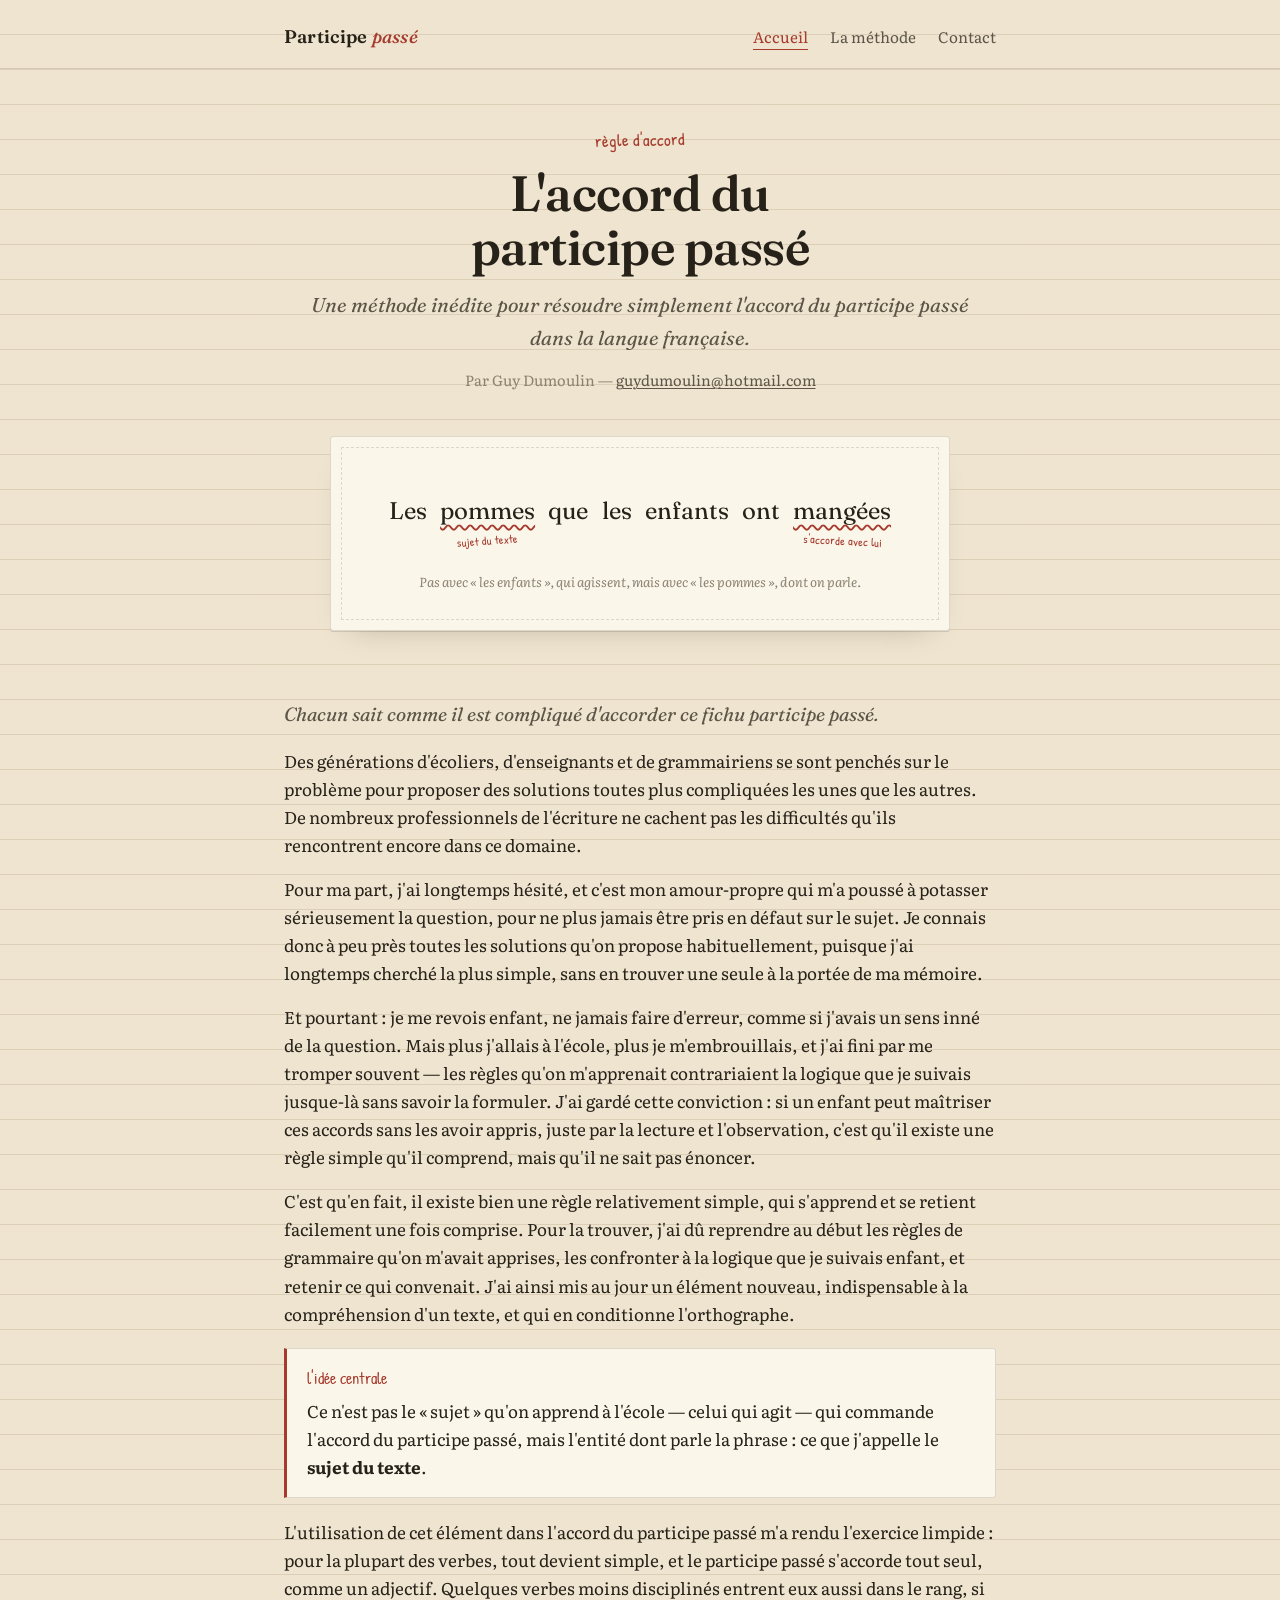
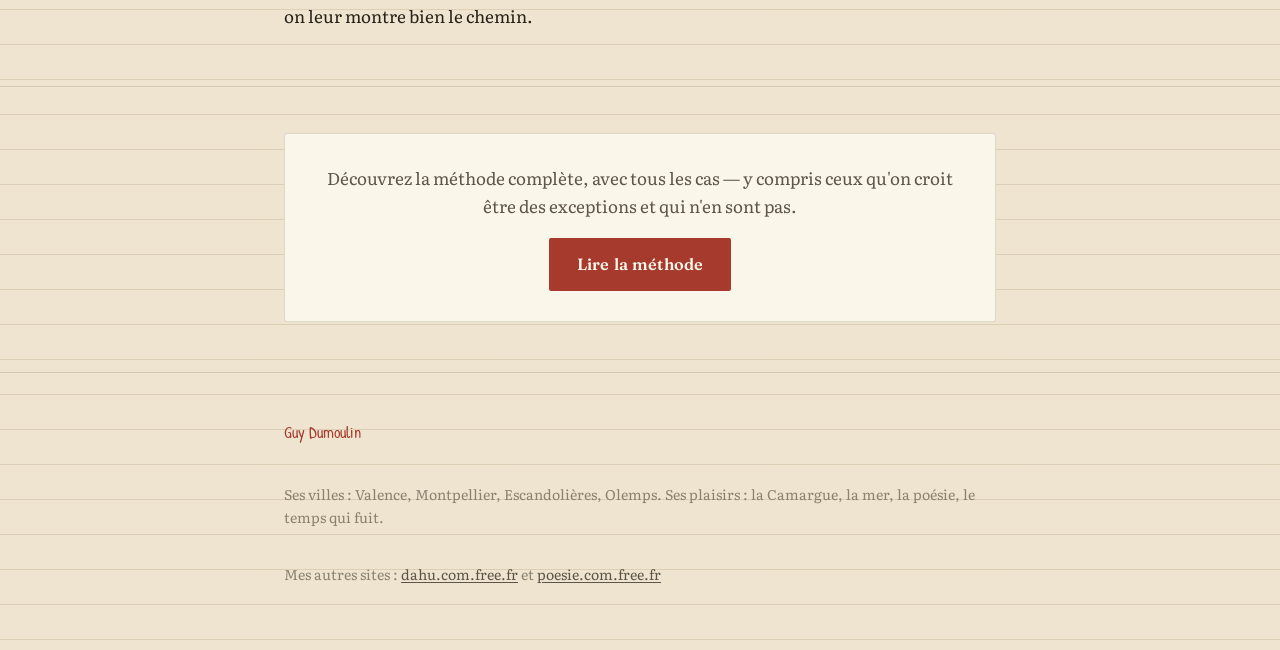
==== index.html @ 4a3315a0 "Add files via upload" ====
<!DOCTYPE html>
<html lang="fr">
<head>
<meta charset="UTF-8">
<meta name="viewport" content="width=device-width, initial-scale=1">
<title>Participe passé : accord du participe passé, méthode</title>
<meta name="description" content="Participe passé : une méthode simple et infaillible pour l'accord du participe passé, avec le verbe être, avoir, verbe pronominal, suivi d'un infinitif... à étudier sans effort.">
<meta name="keywords" content="participe passé, participe, passé, verbe, accord, sujet, être, avoir, complément, objet, direct, placé, avant, après, français, grammaire, infinitif, pronominal, pronominaux, réfléchi, guy, dumoulin">
<meta name="author" content="Guy Dumoulin">
<meta name="reply-to" content="guydumoulin@hotmail.com">
<meta name="robots" content="index, follow">
<link rel="stylesheet" href="style.css">
</head>
<body>

<header class="site-header">
  <div class="wrap">
    <a class="brand" href="index.html">Participe <em>passé</em></a>
    <nav class="site-nav">
      <a href="index.html" class="active">Accueil</a>
      <a href="methode.html">La méthode</a>
      <a href="mailto:guydumoulin@hotmail.com">Contact</a>
    </nav>
  </div>
</header>

<main>

  <section class="hero">
    <div class="wrap">
      <span class="eyebrow">règle d'accord</span>
      <h1 class="title">L'accord du<br>participe passé</h1>
      <p class="subtitle">Une méthode inédite pour résoudre simplement l'accord du participe passé dans la langue française.</p>
      <p class="byline">Par Guy Dumoulin — <a href="mailto:guydumoulin@hotmail.com">guydumoulin@hotmail.com</a></p>

      <div class="annotated">
        <p class="sentence-annotated">
          <span class="w"><span class="word">Les</span></span>
          <span class="w"><span class="word key">pommes</span><span class="note tilt-l">sujet du texte</span></span>
          <span class="w"><span class="word">que</span></span>
          <span class="w"><span class="word">les</span></span>
          <span class="w"><span class="word">enfants</span></span>
          <span class="w"><span class="word">ont</span></span>
          <span class="w"><span class="word key">mangées</span><span class="note tilt-r">s'accorde avec lui</span></span>
        </p>
        <p class="caption">Pas avec « les enfants », qui agissent, mais avec « les pommes », dont on parle.</p>
      </div>
    </div>
  </section>

  <section class="section">
    <div class="wrap">
      <p class="lede">Chacun sait comme il est compliqué d'accorder ce fichu participe passé.</p>

      <p>Des générations d'écoliers, d'enseignants et de grammairiens se sont penchés sur le problème pour proposer des solutions toutes plus compliquées les unes que les autres. De nombreux professionnels de l'écriture ne cachent pas les difficultés qu'ils rencontrent encore dans ce domaine.</p>

      <p>Pour ma part, j'ai longtemps hésité, et c'est mon amour-propre qui m'a poussé à potasser sérieusement la question, pour ne plus jamais être pris en défaut sur le sujet. Je connais donc à peu près toutes les solutions qu'on propose habituellement, puisque j'ai longtemps cherché la plus simple, sans en trouver une seule à la portée de ma mémoire.</p>

      <p>Et pourtant : je me revois enfant, ne jamais faire d'erreur, comme si j'avais un sens inné de la question. Mais plus j'allais à l'école, plus je m'embrouillais, et j'ai fini par me tromper souvent — les règles qu'on m'apprenait contrariaient la logique que je suivais jusque-là sans savoir la formuler. J'ai gardé cette conviction : si un enfant peut maîtriser ces accords sans les avoir appris, juste par la lecture et l'observation, c'est qu'il existe une règle simple qu'il comprend, mais qu'il ne sait pas énoncer.</p>

      <p>C'est qu'en fait, il existe bien une règle relativement simple, qui s'apprend et se retient facilement une fois comprise. Pour la trouver, j'ai dû reprendre au début les règles de grammaire qu'on m'avait apprises, les confronter à la logique que je suivais enfant, et retenir ce qui convenait. J'ai ainsi mis au jour un élément nouveau, indispensable à la compréhension d'un texte, et qui en conditionne l'orthographe.</p>

      <div class="callout">
        <p class="label">l'idée centrale</p>
        <p>Ce n'est pas le « sujet » qu'on apprend à l'école — celui qui agit — qui commande l'accord du participe passé, mais l'entité dont parle la phrase : ce que j'appelle le <strong>sujet du texte</strong>.</p>
      </div>

      <p>L'utilisation de cet élément dans l'accord du participe passé m'a rendu l'exercice limpide : pour la plupart des verbes, tout devient simple, et le participe passé s'accorde tout seul, comme un adjectif. Quelques verbes moins disciplinés entrent eux aussi dans le rang, si on leur montre bien le chemin.</p>
    </div>
  </section>

  <section class="section">
    <div class="wrap">
      <div class="cta-card">
        <p>Découvrez la méthode complète, avec tous les cas — y compris ceux qu'on croit être des exceptions et qui n'en sont pas.</p>
        <a class="btn" href="methode.html">Lire la méthode</a>
      </div>
    </div>
  </section>

</main>

<footer class="site-footer">
  <div class="wrap">
    <p class="sig">Guy Dumoulin</p>
    <p>Ses villes : Valence, Montpellier, Escandolières, Olemps. Ses plaisirs : la Camargue, la mer, la poésie, le temps qui fuit.</p>
    <p>Mes autres sites : <a href="http://dahu.com.free.fr" target="_blank" rel="noopener">dahu.com.free.fr</a> et <a href="http://poesie.com.free.fr" target="_blank" rel="noopener">poesie.com.free.fr</a></p>
  </div>
</footer>

</body>
</html>
---- style.css ----
@import url('https://fonts.googleapis.com/css2?family=Fraunces:ital,opsz,wght@0,9..144,300;0,9..144,500;0,9..144,600;0,9..144,700;1,9..144,500;1,9..144,600&family=Literata:ital,wght@0,400;0,500;0,600;1,400;1,500&family=Patrick+Hand&display=swap');

:root{
  --paper: #efe4cf;
  --paper-deep: #e6d7b8;
  --card: #fbf6ea;
  --rule: rgba(120,96,54,0.16);
  --ink: #262119;
  --ink-soft: #5c5548;
  --ink-faint: #8a8271;
  --red: #a53a2d;
  --red-soft: #c65943;
  --border: rgba(38,33,25,0.14);
  --max: 760px;
}

*{ box-sizing: border-box; }

html{ scroll-behavior: smooth; }

body{
  margin:0;
  background:
    repeating-linear-gradient(
      to bottom,
      transparent 0,
      transparent 34px,
      var(--rule) 34px,
      var(--rule) 35px
    ),
    var(--paper);
  color: var(--ink);
  font-family: 'Literata', Georgia, serif;
  font-size: 17px;
  line-height: 1.65;
  -webkit-font-smoothing: antialiased;
}

a{ color: var(--red); text-decoration-thickness: 1px; text-underline-offset: 2px; }
a:hover{ color: var(--red-soft); }

.wrap{
  max-width: var(--max);
  margin: 0 auto;
  padding: 0 24px;
}

/* ---------- Header ---------- */

.site-header{
  padding: 22px 0 0;
  border-bottom: 1px solid var(--border);
}
.site-header .wrap{
  display:flex;
  align-items:center;
  justify-content:space-between;
  padding-bottom: 16px;
  flex-wrap: wrap;
  gap: 10px;
}
.brand{
  font-family:'Fraunces', serif;
  font-weight: 600;
  font-size: 1.15rem;
  color: var(--ink);
  text-decoration:none;
  letter-spacing: 0.01em;
}
.brand em{
  font-style: italic;
  color: var(--red);
  font-weight: 500;
}
.site-nav{ display:flex; gap: 22px; font-size: 0.95rem; }
.site-nav a{ color: var(--ink-soft); text-decoration:none; border-bottom: 1px solid transparent; }
.site-nav a:hover, .site-nav a.active{ color: var(--red); border-bottom-color: var(--red); }

/* ---------- Hero ---------- */

.hero{ padding: 56px 0 20px; text-align:center; }
.eyebrow{
  font-family:'Patrick Hand', cursive;
  color: var(--red);
  font-size: 1.05rem;
  transform: rotate(-1deg);
  display:inline-block;
  margin-bottom: 6px;
}
h1.title{
  font-family:'Fraunces', serif;
  font-weight: 600;
  font-size: clamp(2.1rem, 5vw, 3.1rem);
  line-height: 1.08;
  margin: 6px 0 14px;
  letter-spacing: -0.01em;
}
.subtitle{
  font-family:'Fraunces', serif;
  font-style: italic;
  font-weight: 400;
  color: var(--ink-soft);
  font-size: 1.25rem;
  max-width: 34em;
  margin: 0 auto 8px;
}
.byline{
  color: var(--ink-faint);
  font-size: 0.92rem;
  margin-top: 14px;
}
.byline a{ color: var(--ink-soft); }

/* ---------- Signature: annotated sentence ---------- */

.annotated{
  margin: 44px auto 8px;
  max-width: 620px;
  background: var(--card);
  border: 1px solid var(--border);
  border-radius: 3px;
  box-shadow: 0 1px 0 var(--border), 0 14px 30px -22px rgba(38,33,25,0.35);
  padding: 34px 28px 24px;
  position: relative;
}
.annotated::before{
  content:"";
  position:absolute;
  top:10px; left:10px; right:10px; bottom:10px;
  border: 1px dashed var(--border);
  pointer-events:none;
}
.sentence-annotated{
  display:flex;
  flex-wrap:wrap;
  justify-content:center;
  align-items:flex-start;
  gap: 0.4em 0.55em;
  font-family:'Fraunces', serif;
  font-size: 1.5rem;
  line-height: 1.3;
}
.sentence-annotated .w{
  display:flex;
  flex-direction:column;
  align-items:center;
  min-width: 0.6em;
}
.sentence-annotated .word{ white-space: nowrap; }
.sentence-annotated .word.key{
  text-decoration: underline wavy var(--red);
  text-decoration-thickness: 2px;
  text-underline-offset: 5px;
}
.sentence-annotated .note{
  font-family:'Patrick Hand', cursive;
  color: var(--red);
  font-size: 0.72rem;
  line-height: 1.1;
  margin-top: 8px;
  white-space: nowrap;
}
.sentence-annotated .note.tilt-l{ transform: rotate(-4deg); }
.sentence-annotated .note.tilt-r{ transform: rotate(3deg); }
.annotated .caption{
  text-align:center;
  color: var(--ink-faint);
  font-size: 0.82rem;
  margin-top: 22px;
  font-style: italic;
}

/* ---------- Sections / prose ---------- */

.section{ padding: 40px 0; }
.section + .section{ border-top: 1px solid var(--border); }
.section h2{
  font-family:'Fraunces', serif;
  font-weight: 600;
  font-size: 1.5rem;
  margin: 0 0 18px;
}
.section h3{
  font-family:'Fraunces', serif;
  font-weight: 600;
  font-size: 1.15rem;
  margin: 30px 0 10px;
  color: var(--ink);
}
.section p{ margin: 0 0 16px; color: var(--ink); }
.section p.lede{
  font-family:'Fraunces', serif;
  font-style: italic;
  font-size: 1.2rem;
  color: var(--ink-soft);
}
.quote{
  font-family:'Fraunces', serif;
  font-style: italic;
  font-size: 1.1rem;
  color: var(--ink);
  border-left: 3px solid var(--red);
  padding: 4px 0 4px 20px;
  margin: 20px 0;
}
.su{
  text-decoration: underline wavy var(--red);
  text-decoration-thickness: 2px;
  text-underline-offset: 4px;
  font-style: normal;
}

/* ---------- CTA ---------- */

.cta-card{
  margin: 6px 0 10px;
  background: var(--card);
  border: 1px solid var(--border);
  border-radius: 3px;
  padding: 30px 28px;
  text-align:center;
}
.cta-card p{ color: var(--ink-soft); margin-bottom: 18px; }
.btn{
  display:inline-block;
  font-family:'Fraunces', serif;
  font-weight: 600;
  font-size: 1.02rem;
  color: var(--card);
  background: var(--red);
  padding: 13px 28px;
  border-radius: 2px;
  text-decoration:none;
  letter-spacing: 0.01em;
  transition: background .15s ease, transform .15s ease;
}
.btn:hover{ background: var(--red-soft); color: var(--card); transform: translateY(-1px); }
.btn.ghost{
  background: transparent;
  color: var(--red);
  border: 1px solid var(--red);
}
.btn.ghost:hover{ background: rgba(165,58,45,0.06); }

/* ---------- Footer ---------- */

.site-footer{
  border-top: 1px solid var(--border);
  padding: 30px 0 50px;
  color: var(--ink-faint);
  font-size: 0.88rem;
}
.site-footer .wrap{ display:flex; flex-direction:column; gap: 6px; }
.site-footer a{ color: var(--ink-soft); }
.site-footer .sig{ font-family:'Patrick Hand', cursive; color: var(--red); font-size: 1rem; }

/* ---------- Method page specifics ---------- */

.toc{
  background: var(--card);
  border: 1px solid var(--border);
  border-radius: 3px;
  padding: 20px 24px;
  margin: 30px 0 10px;
}
.toc p.toc-label{
  font-family:'Patrick Hand', cursive;
  color: var(--red);
  margin: 0 0 8px;
  font-size: 1.05rem;
}
.toc ol{ margin:0; padding-left: 1.2em; columns: 1; }
.toc li{ margin-bottom: 5px; font-size: 0.95rem; }
.toc a{ text-decoration:none; }
.toc a:hover{ text-decoration:underline; }

table.rule-table{
  width:100%;
  border-collapse: collapse;
  margin: 20px 0 26px;
  font-size: 0.95rem;
  background: var(--card);
  border: 1px solid var(--border);
}
table.rule-table th, table.rule-table td{
  padding: 10px 12px;
  border-bottom: 1px solid var(--border);
  text-align:left;
  vertical-align: top;
}
table.rule-table th{
  font-family:'Fraunces', serif;
  font-weight:600;
  background: var(--paper-deep);
}
table.rule-table td:nth-child(2){ font-style: italic; color: var(--ink-soft); }
table.rule-table td:nth-child(3){ color: var(--red); font-weight:600; }

ul.case-list{ margin: 8px 0 18px; padding-left: 1.3em; }
ul.case-list li{ margin-bottom: 6px; font-family:'Fraunces', serif; font-style: italic; }

.callout{
  background: var(--card);
  border: 1px solid var(--border);
  border-left: 3px solid var(--red);
  padding: 16px 20px;
  margin: 20px 0;
  border-radius: 0 3px 3px 0;
}
.callout p{ margin:0; }
.callout p.label{
  font-family:'Patrick Hand', cursive;
  color: var(--red);
  font-size: 1rem;
  margin-bottom: 6px;
}

.final-word{
  font-family:'Fraunces', serif;
  font-style: italic;
  font-size: 1.15rem;
  text-align:center;
  padding: 6px 0 0;
}

@media (max-width: 560px){
  .sentence-annotated{ font-size: 1.15rem; }
  .annotated{ padding: 26px 16px 18px; }
  .section{ padding: 30px 0; }
}
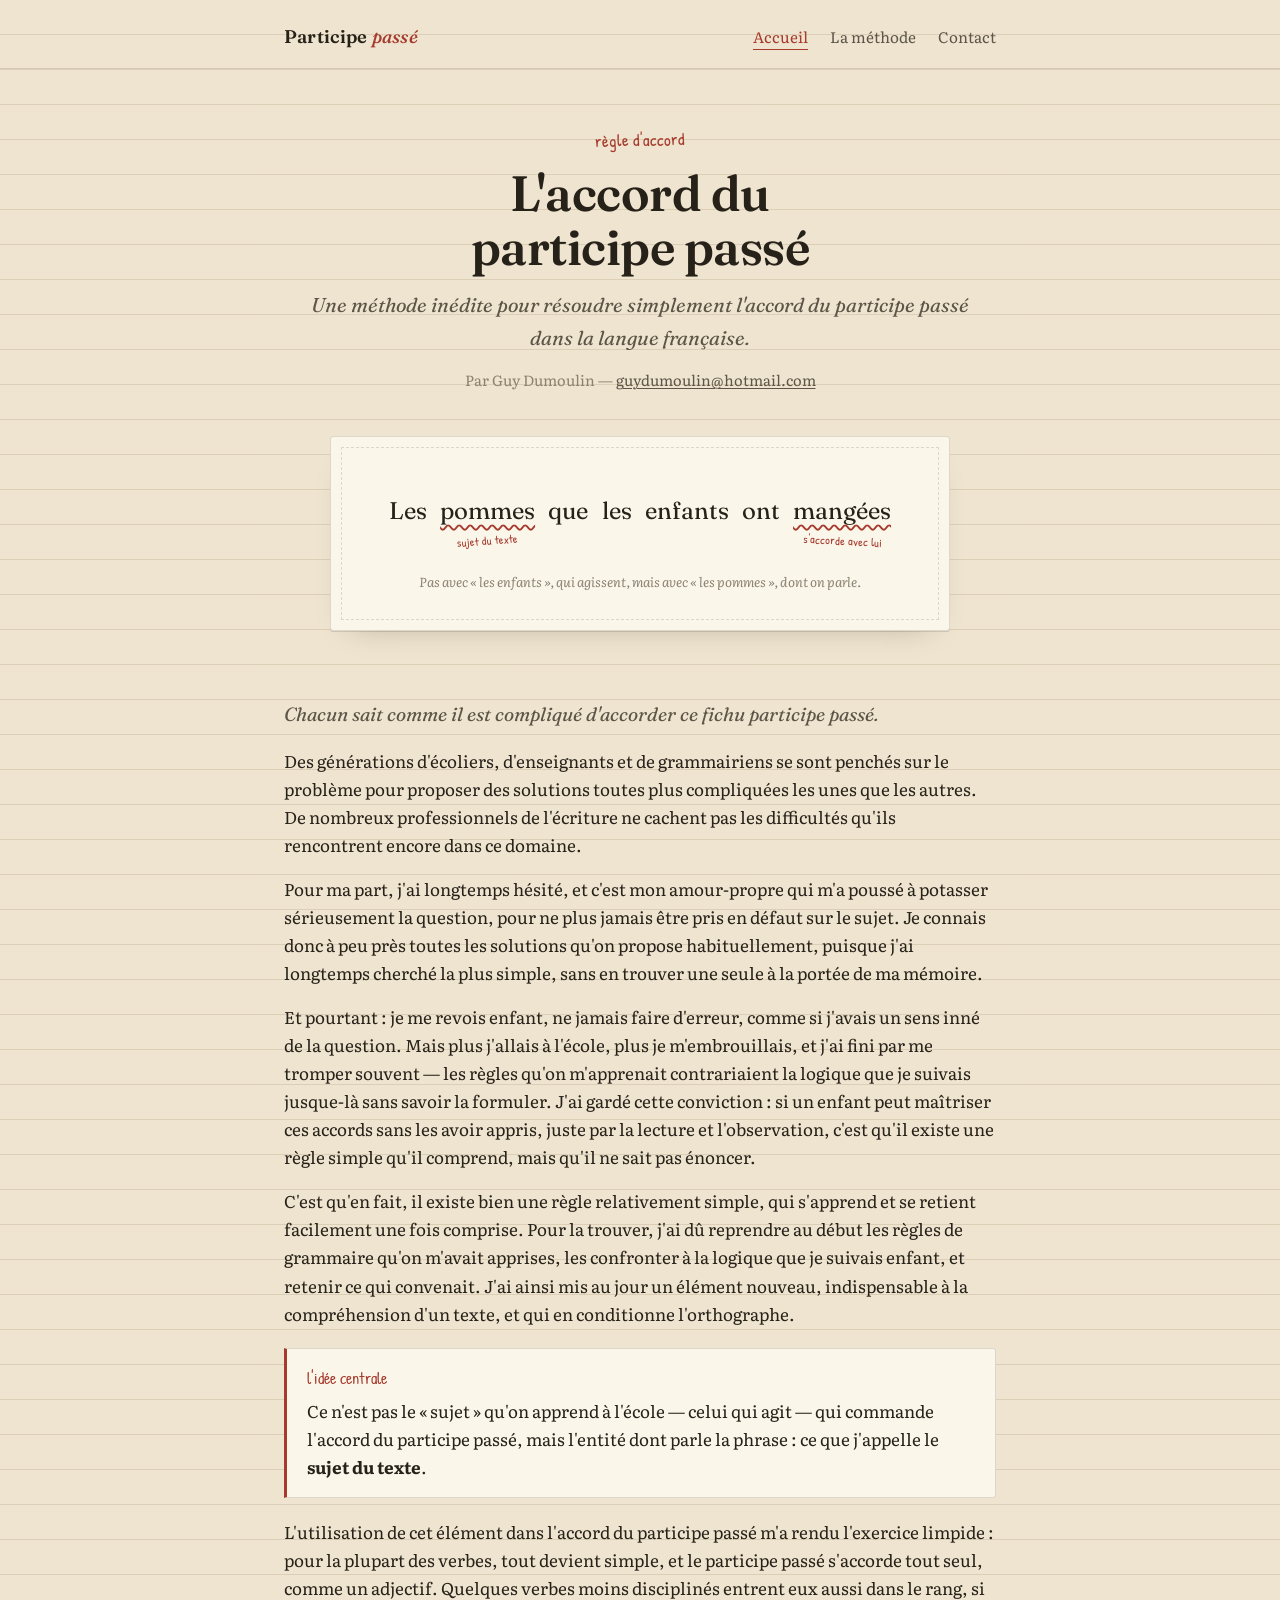
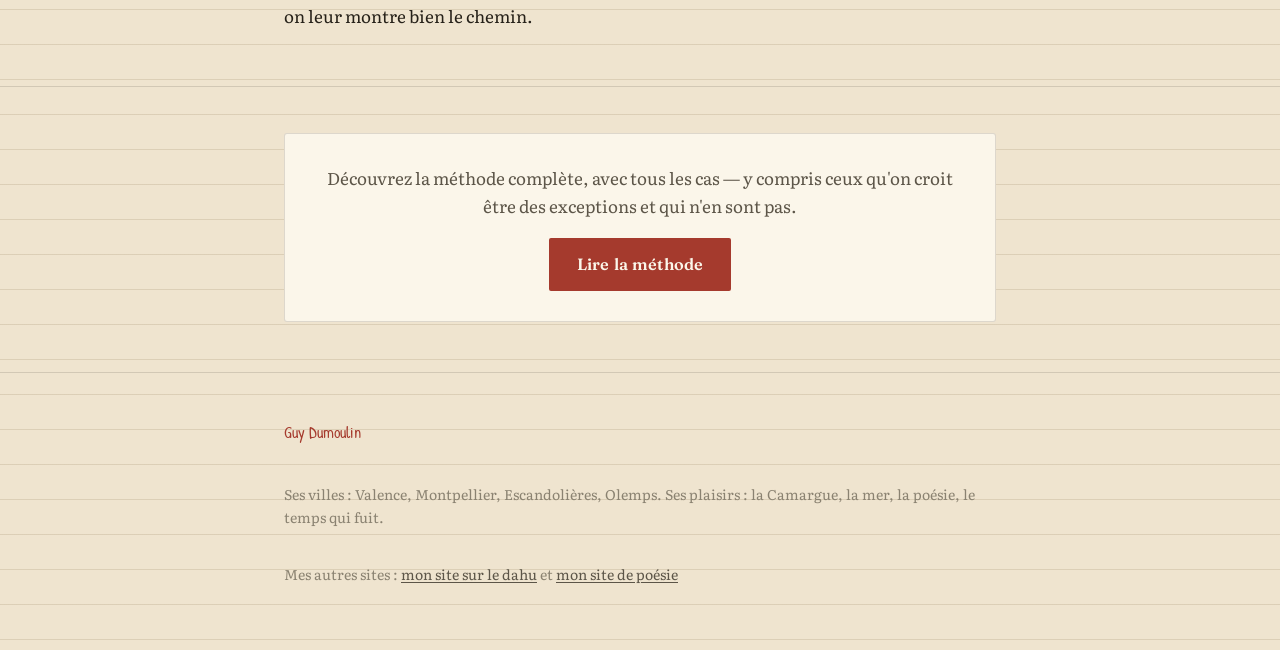
==== commit c43382e2: "Add files via upload" ====
--- a/index.html
+++ b/index.html
@@ -84,7 +84,7 @@
   <div class="wrap">
     <p class="sig">Guy Dumoulin</p>
     <p>Ses villes : Valence, Montpellier, Escandolières, Olemps. Ses plaisirs : la Camargue, la mer, la poésie, le temps qui fuit.</p>
-    <p>Mes autres sites : <a href="http://dahu.com.free.fr" target="_blank" rel="noopener">dahu.com.free.fr</a> et <a href="http://poesie.com.free.fr" target="_blank" rel="noopener">poesie.com.free.fr</a></p>
+    <p>Mes autres sites : <a href="https://dicodouze.github.io/" target="_blank" rel="noopener">mon site sur le dahu</a> et <a href="https://dicotreize.github.io/" target="_blank" rel="noopener">mon site de poésie</a></p>
   </div>
 </footer>
 
